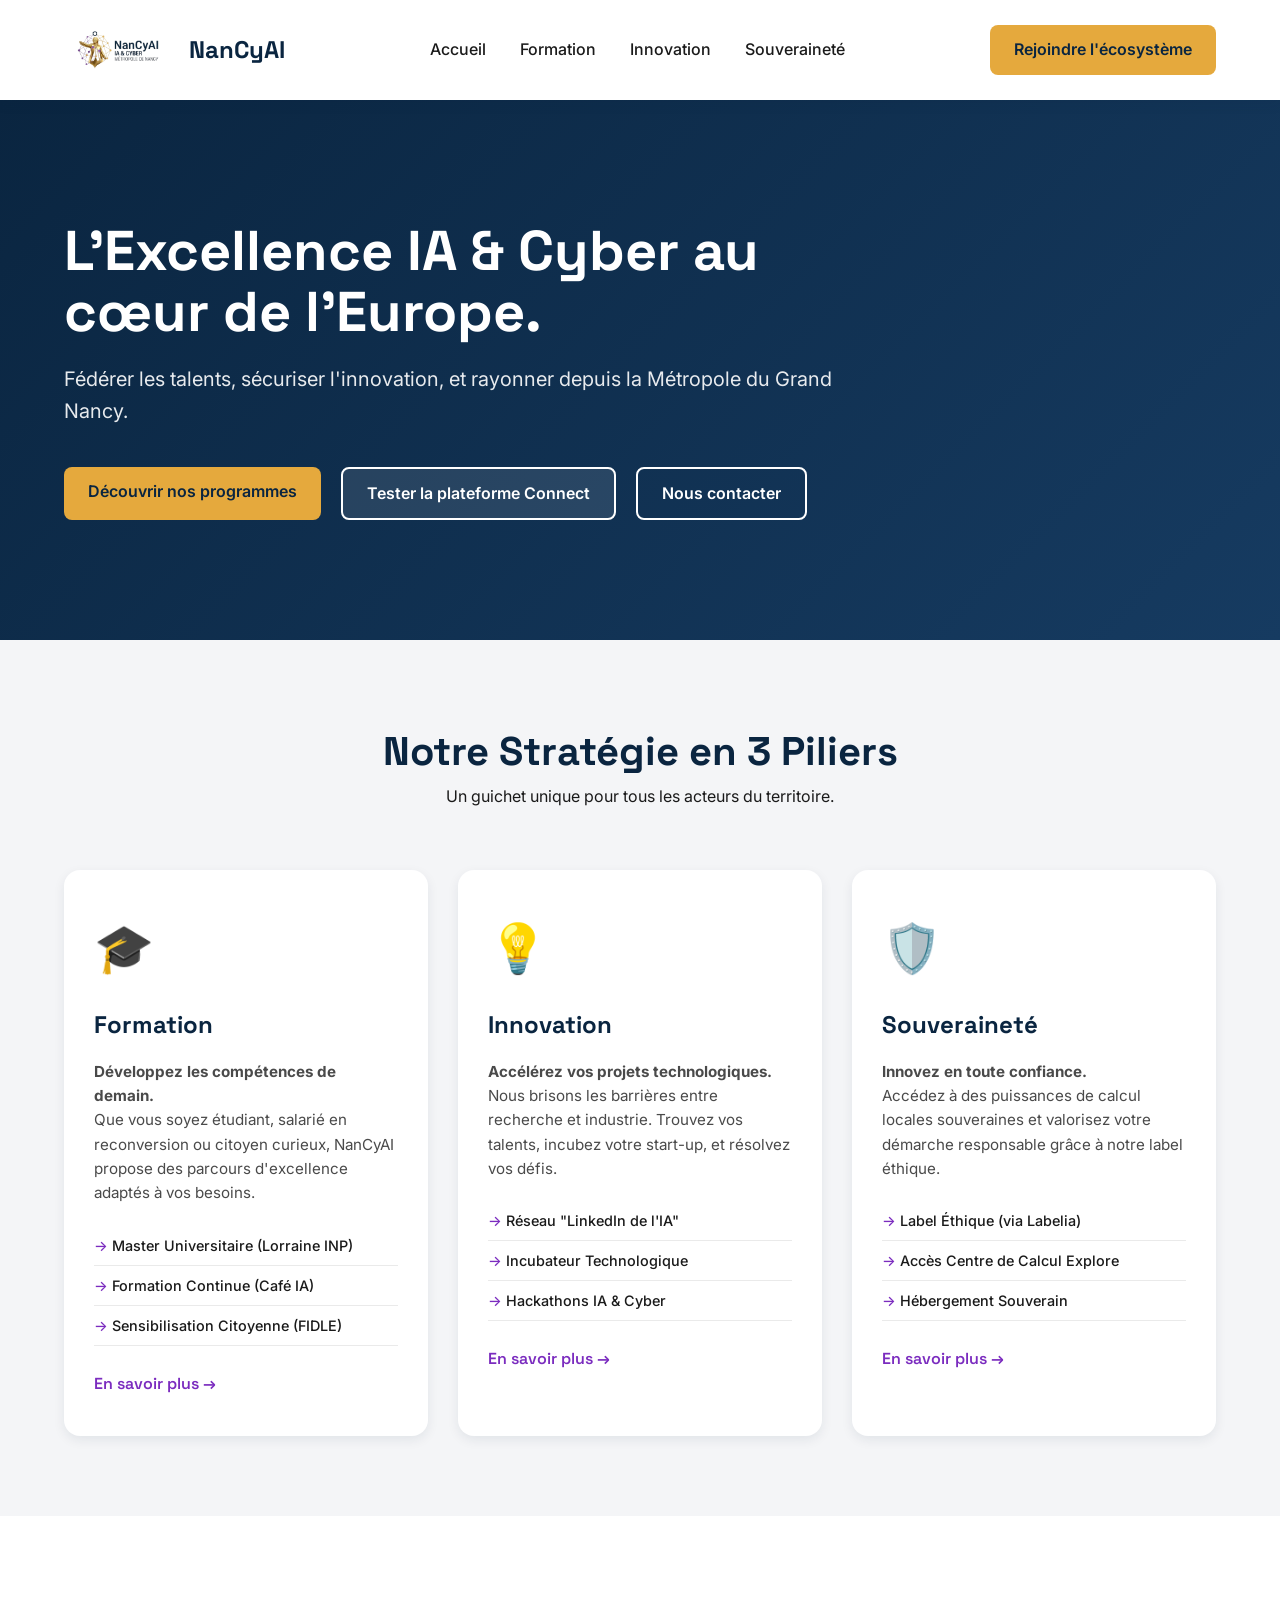
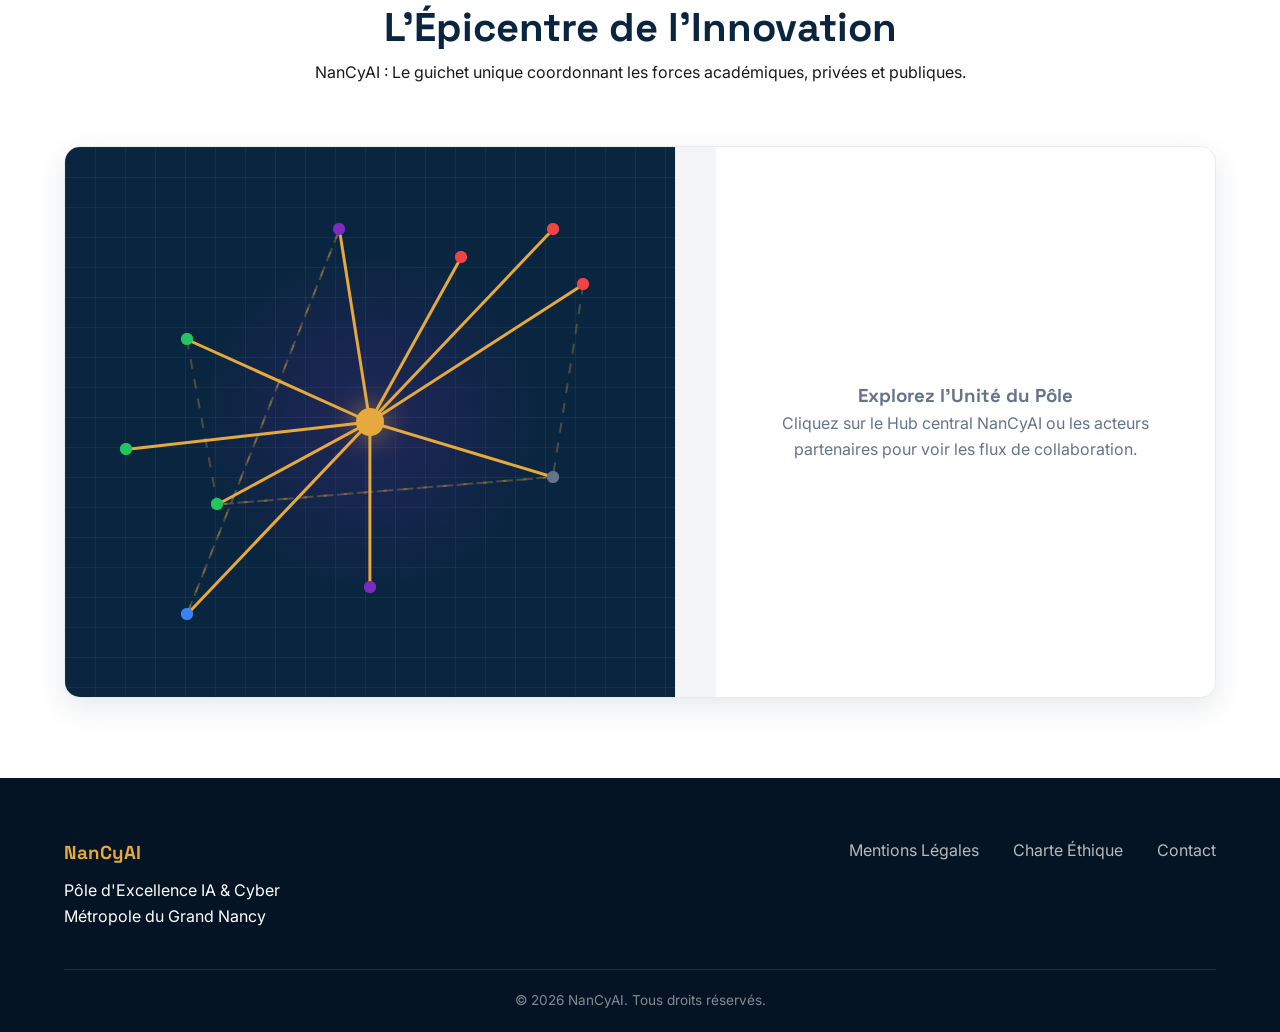
==== index.html @ ea5f6324 "Add files via upload" ====
<!DOCTYPE html>
<html lang="fr">
<head>
    <meta charset="UTF-8">
    <meta name="viewport" content="width=device-width, initial-scale=1.0">
    <title>NanCyAI - L'Excellence IA & Cyber</title>
    <link rel="stylesheet" href="style.css">
    <link href="https://fonts.googleapis.com/css2?family=Inter:wght@400;500;600&family=Space+Grotesk:wght@500;700&display=swap" rel="stylesheet">
</head>
<body>

   <header class="navbar">
        <div class="logo">
            <a href="index.html" class="logo-link">
                <img src="logo.png" alt="Logo NanCyAI" class="logo-img">
                <strong>NanCyAI</strong>
            </a>
        </div>
        <nav class="nav-links">
            <a href="index.html">Accueil</a>
            <a href="formation.html">Formation</a>
            <a href="innovation.html">Innovation</a>
            <a href="souverainete.html">Souveraineté</a>
        </nav>
        <a href="candidature.html" target="_blank" class="btn-primary">Rejoindre l'écosystème</a>
    </header>

    <section class="hero">
        <div class="hero-content">
            <h1>L'Excellence IA & Cyber au cœur de l'Europe.</h1>
            <p>Fédérer les talents, sécuriser l'innovation, et rayonner depuis la Métropole du Grand Nancy.</p>
            <div class="hero-actions">
                <a href="#programmes" class="btn-primary">Découvrir nos programmes</a>
                <a href="reseau.html" target="_blank" class="btn-secondary" style="background-color: rgba(255,255,255,0.1);">Tester la plateforme Connect</a>
                <a href="contact.html" target="_blank" class="btn-secondary">Nous contacter</a>
            </div>
        </div>
    </section>

    <section class="pillars" id="programmes">
        <div class="section-header">
            <h2>Notre Stratégie en 3 Piliers</h2>
            <p>Un guichet unique pour tous les acteurs du territoire.</p>
        </div>

        <div class="cards-container">
            <div class="card" id="formation">
                <div class="card-icon">🎓</div>
                <h3>Formation</h3>
                <p><strong>Développez les compétences de demain.</strong><br>Que vous soyez étudiant, salarié en reconversion ou citoyen curieux, NanCyAI propose des parcours d'excellence adaptés à vos besoins.</p>
                <ul class="card-list">
                    <li>Master Universitaire (Lorraine INP)</li>
                    <li>Formation Continue (Café IA)</li>
                    <li>Sensibilisation Citoyenne (FIDLE)</li>
                </ul>
                <a href="#" class="card-link">En savoir plus &rarr;</a>
            </div>

            <div class="card" id="innovation">
                <div class="card-icon">💡</div>
                <h3>Innovation</h3>
                <p><strong>Accélérez vos projets technologiques.</strong><br>Nous brisons les barrières entre recherche et industrie. Trouvez vos talents, incubez votre start-up, et résolvez vos défis.</p>
                <ul class="card-list">
                    <li>Réseau "LinkedIn de l'IA"</li>
                    <li>Incubateur Technologique</li>
                    <li>Hackathons IA & Cyber</li>
                </ul>
                <a href="#" class="card-link">En savoir plus &rarr;</a>
            </div>

            <div class="card" id="souverainete">
                <div class="card-icon">🛡️</div>
                <h3>Souveraineté</h3>
                <p><strong>Innovez en toute confiance.</strong><br>Accédez à des puissances de calcul locales souveraines et valorisez votre démarche responsable grâce à notre label éthique.</p>
                <ul class="card-list">
                    <li>Label Éthique (via Labelia)</li>
                    <li>Accès Centre de Calcul Explore</li>
                    <li>Hébergement Souverain</li>
                </ul>
                <a href="#" class="card-link">En savoir plus &rarr;</a>
            </div>
        </div>
    </section>
<section class="map-section nodal-map" id="territoire">
        <div class="section-header">
            <h2>L'Épicentre de l'Innovation</h2>
            <p>NanCyAI : Le guichet unique coordonnant les forces académiques, privées et publiques.</p>
        </div>

        <div class="map-container split-layout-map">
            <div class="map-nodal-visual">
                <svg class="map-connections" id="connectionsSVG" width="100%" height="100%"></svg>

                <div class="map-node node-hub" style="top: 50%; left: 50%;" data-id="hub" onclick="selectNode('hub')">
                    <span class="radar-dot hub-dot"></span>
                    <span class="node-label">Pôle d'Excellence NanCyAI</span>
                </div>

                <div class="map-node node-pub" style="top: 15%; left: 80%;" data-id="pub1" onclick="selectNode('pub1')"><span class="radar-dot"></span><span class="node-label">État & Région</span></div>
                <div class="map-node node-pub" style="top: 25%; left: 85%;" data-id="pub2" onclick="selectNode('pub2')"><span class="radar-dot"></span><span class="node-label">Métropole Grand Nancy</span></div>
                <div class="map-node node-pub" style="top: 20%; left: 65%;" data-id="pub3" onclick="selectNode('pub3')"><span class="radar-dot"></span><span class="node-label">France 2030 / Bpifrance</span></div>
                <div class="map-node node-acad" style="top: 35%; left: 20%;" data-id="acad1" onclick="selectNode('acad1')"><span class="radar-dot"></span><span class="node-label">Recherche (LORIA/INRIA)</span></div>
                <div class="map-node node-acad" style="top: 65%; left: 25%;" data-id="acad2" onclick="selectNode('acad2')"><span class="radar-dot"></span><span class="node-label">Univ. Lorraine & CHRU</span></div>
                <div class="map-node node-acad" style="top: 55%; left: 10%;" data-id="acad3" onclick="selectNode('acad3')"><span class="radar-dot"></span><span class="node-label">Lorraine INP</span></div>
                <div class="map-node node-priv" style="top: 15%; left: 45%;" data-id="priv1" onclick="selectNode('priv1')"><span class="radar-dot"></span><span class="node-label">Start-ups (Memsic...)</span></div>
                <div class="map-node node-priv" style="top: 80%; left: 50%;" data-id="priv2" onclick="selectNode('priv2')"><span class="radar-dot"></span><span class="node-label">PME & Grands Groupes</span></div>
                <div class="map-node node-int" style="top: 85%; left: 20%;" data-id="int1" onclick="selectNode('int1')"><span class="radar-dot"></span><span class="node-label">Incubateurs & Clusters</span></div>
                <div class="map-node node-infra" style="top: 60%; left: 80%;" data-id="infra1" onclick="selectNode('infra1')"><span class="radar-dot"></span><span class="node-label">DCML (Datacenter)</span></div>
            </div>

            <div class="map-info-nodal-panel" id="nodal-info">
                <div class="map-info-placeholder">
                    <h3>Explorez l'Unité du Pôle</h3>
                    <p>Cliquez sur le Hub central NanCyAI ou les acteurs partenaires pour voir les flux de collaboration.</p>
                </div>
            </div>
        </div>
    </section>

    <script>
        const nodalData = {
            'hub': { 
                title: 'Pôle d\'Excellence NanCyAI', 
                role: 'Gouvernance & Guichet Unique', 
                icon: '🌟', 
                contrib: 'Point de convergence stratégique du territoire. NanCyAI assure la coordination entre les besoins industriels, les ressources académiques et les soutiens publics.',
                collaborates: ['pub1', 'pub2', 'pub3', 'acad1', 'acad2', 'acad3', 'priv1', 'priv2', 'int1', 'infra1'] // Tout le monde est relié au hub
            },
            // On garde les autres données (pub1, acad1, etc.) de l'étape précédente ici...
            'pub1': { title: 'État & Région', role: 'Stratégie', icon: '🏛️', contrib: 'Co-financeurs et validateurs éthiques.', collaborates: ['hub'] },
            'pub2': { title: 'Métropole Grand Nancy', role: 'Ancrage', icon: '📈', contrib: 'Porteur politique du pôle.', collaborates: ['hub', 'infra1'] },
            'pub3': { title: 'France 2030', role: 'Amorçage', icon: '🚀', contrib: 'Soutien financier à l\'innovation.', collaborates: ['hub'] },
            'acad1': { title: 'Recherche (LORIA/INRIA)', role: 'Science', icon: '🔬', contrib: 'Expertise IA et Cyber.', collaborates: ['hub', 'acad2'] },
            'acad2': { title: 'Univ. Lorraine & CHRU', role: 'Santé & Data', icon: '🏥', contrib: 'Application médicale souveraine.', collaborates: ['hub', 'infra1'] },
            'acad3': { title: 'Lorraine INP', role: 'Talents', icon: '🎓', contrib: 'Vivier d\'ingénieurs spécialisés.', collaborates: ['hub'] },
            'priv1': { title: 'Start-ups', role: 'Agilité', icon: '💡', contrib: 'Memsic Tech, Spark, etc.', collaborates: ['hub', 'int1'] },
            'priv2': { title: 'PME & Groupes', role: 'Déploiement', icon: '🏭', contrib: 'Saint-Gobain et services IA.', collaborates: ['hub'] },
            'int1': { title: 'Incubateurs', role: 'Appui', icon: '🐣', contrib: 'Accompagnement de projets.', collaborates: ['hub', 'priv1'] },
            'infra1': { title: 'DCML', role: 'Logistique', icon: '💻', contrib: 'Hébergement souverain.', collaborates: ['hub', 'acad2'] }
        };

        function drawConnections() {
            const svg = document.getElementById('connectionsSVG');
            svg.innerHTML = ''; 
            const nodes = document.querySelectorAll('.map-node');
            const mapRect = document.querySelector('.map-nodal-visual').getBoundingClientRect();

            nodes.forEach(node => {
                const nodeId = node.getAttribute('data-id');
                const data = nodalData[nodeId];
                if (data && data.collaborates) {
                    const startRect = node.getBoundingClientRect();
                    const startX = startRect.left - mapRect.left + startRect.width / 2;
                    const startY = startRect.top - mapRect.top + startRect.height / 2;

                    data.collaborates.forEach(targetId => {
                        const targetNode = document.querySelector(`.map-node[data-id="${targetId}"]`);
                        if (targetNode) {
                            const endRect = targetNode.getBoundingClientRect();
                            const endX = endRect.left - mapRect.left + endRect.width / 2;
                            const endY = endRect.top - mapRect.top + endRect.height / 2;
                            const path = document.createElementNS('http://www.w3.org/2000/svg', 'path');
                            path.setAttribute('d', `M${startX} ${startY} L${endX} ${endY}`);
                            path.setAttribute('class', nodeId === 'hub' ? 'connection-line active' : 'connection-line animated');
                            svg.appendChild(path);
                        }
                    });
                }
            });
        }

        function selectNode(id) {
            const infoPanel = document.getElementById('nodal-info');
            const data = nodalData[id];
            document.querySelectorAll('.map-node').forEach(node => node.classList.remove('active'));
            document.querySelector(`.map-node[data-id="${id}"]`).classList.add('active');
            
            infoPanel.style.opacity = 0;
            setTimeout(() => {
                infoPanel.innerHTML = `
                    <div class="map-info-content nodal-info-active">
                        <span style="font-size: 2.5rem; display:block; margin-bottom: 10px;">${data.icon}</span>
                        <h3>${data.title}</h3>
                        <strong style="color: var(--color-innovation); font-size: 0.9rem; display:block; margin-bottom: 15px;">${data.role}</strong>
                        <p>${data.contrib}</p>
                    </div>
                `;
                infoPanel.style.opacity = 1;
            }, 200);
        }

        window.onload = () => { drawConnections(); window.addEventListener('resize', drawConnections); };
    </script>
   

    <footer>
        <div class="footer-content">
            <div class="footer-brand">
                <h3>NanCyAI</h3>
                <p>Pôle d'Excellence IA & Cyber<br>Métropole du Grand Nancy</p>
            </div>
            <div class="footer-links">
                <a href="#">Mentions Légales</a>
                <a href="#">Charte Éthique</a>
                <a href="#">Contact</a>
            </div>
        </div>
        <div class="footer-bottom">
            <p>&copy; 2026 NanCyAI. Tous droits réservés.</p>
        </div>



    </section>
    </footer>

</body>
</html>
---- style.css ----
/* --- LE DESIGN SYSTEM (Variables) --- */
:root {
    --color-souverainete: #0A2540; 
    --color-innovation: #7B2CBF;   
    --color-stanislas: #E5A93D;    
    --color-fond-principal: #F4F5F7; 
    --color-fond-carte: #FFFFFF;     
    --color-texte-sombre: #1A1A1A;   
    --color-texte-clair: #FFFFFF;    
    
    --font-titres: 'Space Grotesk', sans-serif;
    --font-corps: 'Inter', sans-serif;
    
    --radius-bouton: 8px;        
    --radius-carte: 16px;        
    --ombre-douce: 0 4px 12px rgba(10, 37, 64, 0.08); 
    --ombre-survol: 0 12px 24px rgba(123, 44, 191, 0.15); 
}

/* --- RESET & TYPOGRAPHIE GLOBALE --- */
* {
    margin: 0;
    padding: 0;
    box-sizing: border-box;
}

body {
    font-family: var(--font-corps);
    background-color: var(--color-fond-principal);
    color: var(--color-texte-sombre);
    line-height: 1.6;
}

h1, h2, h3, .logo {
    font-family: var(--font-titres);
}

/* --- BOUTONS --- */
.btn-primary {
    background-color: var(--color-stanislas);
    color: var(--color-souverainete);
    padding: 12px 24px;
    border-radius: var(--radius-bouton);
    text-decoration: none;
    font-weight: 600;
    transition: transform 0.2s ease, opacity 0.2s ease;
}

.btn-primary:hover {
    transform: translateY(-2px);
    opacity: 0.9;
}

.btn-secondary {
    background-color: transparent;
    color: var(--color-texte-clair);
    padding: 12px 24px;
    border: 2px solid var(--color-texte-clair);
    border-radius: var(--radius-bouton);
    text-decoration: none;
    font-weight: 600;
    transition: background-color 0.2s ease, color 0.2s ease;
}

.btn-secondary:hover {
    background-color: var(--color-texte-clair);
    color: var(--color-souverainete);
}

/* --- NAVIGATION --- */
.navbar {
    display: flex;
    justify-content: space-between;
    align-items: center;
    padding: 20px 5%;
    background-color: var(--color-fond-carte);
    box-shadow: var(--ombre-douce);
    position: sticky;
    top: 0;
    z-index: 100;
}

.logo strong {
    font-size: 1.5rem;
    color: var(--color-souverainete);
}

.nav-links a {
    text-decoration: none;
    color: var(--color-texte-sombre);
    font-weight: 500;
    margin: 0 15px;
    transition: color 0.2s ease;
}

.nav-links a:hover {
    color: var(--color-innovation);
}

/* --- HERO SECTION --- */
.hero {
    background-color: var(--color-souverainete);
    /* Petit dégradé subtil pour donner de la profondeur */
    background-image: linear-gradient(135deg, #0A2540 0%, #163B61 100%);
    color: var(--color-texte-clair);
    padding: 100px 5%;
    text-align: left;
    min-height: 60vh;
    display: flex;
    align-items: center;
}

.hero-content {
    max-width: 800px;
}

.hero h1 {
    font-size: 3.5rem;
    line-height: 1.1;
    margin-bottom: 20px;
}

.hero p {
    font-size: 1.25rem;
    margin-bottom: 40px;
    opacity: 0.9;
}

.hero-actions {
    display: flex;
    gap: 20px;
}

/* --- SECTION PILIERS --- */
.pillars {
    padding: 80px 5%;
}

.section-header {
    text-align: center;
    margin-bottom: 60px;
}

.section-header h2 {
    font-size: 2.5rem;
    color: var(--color-souverainete);
}

.cards-container {
    display: flex;
    justify-content: space-between;
    gap: 30px;
}

.card {
    background-color: var(--color-fond-carte);
    padding: 40px 30px;
    border-radius: var(--radius-carte);
    box-shadow: var(--ombre-douce);
    flex: 1;
    transition: transform 0.3s ease, box-shadow 0.3s ease;
}

.card:hover {
    transform: translateY(-10px);
    box-shadow: var(--ombre-survol);
}

.card-icon {
    font-size: 3rem;
    margin-bottom: 20px;
}

.card h3 {
    font-size: 1.5rem;
    color: var(--color-souverainete);
    margin-bottom: 15px;
}

.card p {
    font-size: 0.95rem;
    margin-bottom: 20px;
    color: #4A4A4A;
}

.card-list {
    list-style-type: none;
    margin-bottom: 25px;
}

.card-list li {
    padding: 8px 0;
    border-bottom: 1px solid #EAEAEA;
    font-size: 0.9rem;
    font-weight: 500;
}

.card-list li:before {
    content: "→ ";
    color: var(--color-innovation);
}

.card-link {
    text-decoration: none;
    color: var(--color-innovation);
    font-weight: 600;
    font-family: var(--font-titres);
}

/* --- FOOTER --- */
footer {
    background-color: #051424; /* Bleu très sombre */
    color: var(--color-texte-clair);
    padding: 60px 5% 20px;
}

.footer-content {
    display: flex;
    justify-content: space-between;
    border-bottom: 1px solid rgba(255,255,255,0.1);
    padding-bottom: 40px;
    margin-bottom: 20px;
}

.footer-brand h3 {
    color: var(--color-stanislas);
    margin-bottom: 10px;
}

.footer-links a {
    color: var(--color-texte-clair);
    text-decoration: none;
    margin-left: 30px;
    opacity: 0.7;
    transition: opacity 0.2s;
}

.footer-links a:hover {
    opacity: 1;
}

.footer-bottom {
    text-align: center;
    font-size: 0.85rem;
    opacity: 0.5;
}

/* --- RESPONSIVE DESIGN (Mobiles & Tablettes) --- */
@media (max-width: 900px) {
    .cards-container {
        flex-direction: column;
    }
    
    .hero h1 {
        font-size: 2.5rem;
    }
    
    .hero-actions {
        flex-direction: column;
    }
    
    .nav-links {
        display: none; /* Menu caché sur mobile pour simplifier */
    }
}
/* --- STYLES DES PAGES DÉTAILLÉES --- */
.page-header {
    background-color: var(--color-souverainete);
    background-image: linear-gradient(135deg, #0A2540 0%, #163B61 100%);
    color: white;
    padding: 80px 5% 60px;
    text-align: center;
}
.page-header h1 {
    font-size: 3rem;
    color: var(--color-stanislas);
    margin-bottom: 15px;
}
.detail-container {
    padding: 60px 5%;
    max-width: 1000px;
    margin: 0 auto;
}
.detail-block {
    background: var(--color-fond-carte);
    border-radius: var(--radius-carte);
    padding: 40px;
    margin-bottom: 40px;
    box-shadow: var(--ombre-douce);
    border-left: 6px solid var(--color-innovation);
}
.detail-block h2 {
    color: var(--color-souverainete);
    font-size: 2rem;
    margin-bottom: 15px;
    display: flex;
    align-items: center;
    gap: 15px;
}
.kpi-banner {
    display: flex;
    gap: 20px;
    margin-top: 30px;
    flex-wrap: wrap;
}
.kpi-item {
    background: var(--color-fond-principal);
    padding: 20px;
    border-radius: 8px;
    flex: 1;
    min-width: 200px;
    text-align: center;
    border: 1px solid #EAEAEA;
}
.kpi-item strong {
    display: block;
    font-size: 2rem;
    color: var(--color-innovation);
    font-family: var(--font-titres);
}
/* --- STYLE DU LOGO IMAGE --- */
.logo-link {
    display: flex;
    align-items: center;
    text-decoration: none;
}

.logo-img {
    height: 60px; /* Tu peux modifier ce chiffre pour agrandir ou rétrécir le logo */
    width: auto;
    margin-right: 15px; /* L'espace entre l'image et le texte */
}

.logo-link strong {
    font-size: 1.5rem;
    color: var(--color-souverainete);
    font-family: var(--font-titres);
}
/* --- COMPORTEMENT DE DÉFILEMENT --- */
html {
    scroll-behavior: smooth;
}
/* --- STYLES SPÉCIFIQUES PAGE CANDIDATURE SPLIT-SCREEN --- */

/* Conteneur principal qui divise l'écran */
.split-layout {
    display: flex;
    width: 100%;
    min-height: calc(100vh - 80px); /* Hauteur de l'écran moins la barre de navigation */
    margin-top: 80px; /* Espace pour la barre de navigation fixe */
    background-color: var(--color-fond-carte);
}

/* PANNEAU GAUCHE : INFORMATIONS */
.info-panel {
    flex: 1;
    background-color: var(--color-souverainete);
    background-image: linear-gradient(135deg, #0A2540 0%, #163B61 100%);
    color: white;
    padding: 60px 80px;
    display: flex;
    flex-direction: column;
    justify-content: start;
    position: relative;
    overflow: hidden;
}

.info-content {
    position: relative;
    z-index: 1;
}

.back-link {
    color: var(--color-innovation);
    text-decoration: none;
    font-weight: 600;
    margin-bottom: 60px;
    display: inline-block;
    transition: color 0.2s;
}
.back-link:hover { color: #9D4EDD; }

.info-content h1 {
    font-size: 3rem;
    line-height: 1.1;
    margin-bottom: 20px;
    color: var(--color-stanislas);
}

.info-content p.subtitle {
    font-size: 1.1rem;
    opacity: 0.9;
    margin-bottom: 60px;
    max-width: 450px;
    line-height: 1.6;
}

.benefits-list {
    display: flex;
    flex-direction: column;
    gap: 30px;
    max-width: 450px;
}

.benefit-item {
    display: flex;
    align-items: flex-start;
    gap: 15px;
}

.benefit-icon {
    font-size: 1.5rem;
    background: rgba(255,255,255,0.1);
    padding: 12px;
    border-radius: 12px;
}

.benefit-item p {
    margin: 0;
    color: #A0AEC0;
    font-size: 0.95rem;
    line-height: 1.5;
}

/* PANNEAU DROIT : FORMULAIRE */
.form-panel {
    flex: 1.3;
    background-color: var(--color-fond-carte);
    padding: 60px 10%;
    display: flex;
    flex-direction: column;
    justify-content: start;
    overflow-y: auto;
}

.form-wrapper {
    max-width: 600px;
    width: 100%;
    margin: 0 auto;
}

.form-wrapper h2 {
    color: var(--color-souverainete);
    font-size: 2.2rem;
    margin-bottom: 10px;
}

.form-wrapper > p {
    color: #64748B;
    margin-bottom: 40px;
    font-size: 1rem;
    line-height: 1.6;
}

/* Sections du formulaire */
.form-section {
    margin-bottom: 40px;
    padding-bottom: 20px;
    border-bottom: 1px dashed #CCC;
}

.form-section h3 {
    font-size: 1.3rem;
    color: var(--color-innovation);
    margin-bottom: 20px;
    display: flex;
    align-items: center;
    gap: 10px;
}

/* Ligne de formulaire à 2 colonnes */
.form-row {
    display: grid;
    grid-template-columns: 1fr 1fr;
    gap: 20px;
    margin-bottom: 15px;
}

/* Groupe d'input */
.input-group {
    display: flex;
    flex-direction: column;
    margin-bottom: 20px;
}

.input-group label {
    font-size: 0.9rem;
    font-weight: 600;
    color: var(--color-souverainete);
    margin-bottom: 8px;
}

.input-group input,
.input-group select,
.input-group textarea {
    padding: 14px 16px;
    border: 1px solid #E2E8F0;
    border-radius: 10px;
    font-family: var(--font-corps);
    font-size: 0.95rem;
    background-color: #F8FAFC;
    transition: all 0.3s ease;
}

.input-group input:hover,
.input-group select:hover,
.input-group textarea:hover {
    border-color: #CBD5E1;
    background-color: #FFFFFF;
}

.input-group input:focus,
.input-group select:focus,
.input-group textarea:focus {
    outline: none;
    border-color: var(--color-innovation);
    background-color: #FFFFFF;
    box-shadow: 0 0 0 4px rgba(123, 44, 191, 0.1);
}

/* Groupe de cases à cocher */
.checkbox-intro {
    font-size: 0.85rem;
    color: #666;
    margin-bottom: 15px;
}

.checkbox-group {
    display: grid;
    grid-template-columns: 1fr 1fr;
    gap: 10px;
}

.checkbox-item {
    display: flex;
    align-items: center;
    gap: 10px;
    font-size: 0.9rem;
}
.checkbox-item input { width: auto; }

/* Bouton de soumission */
.btn-submit {
    background-color: var(--color-souverainete);
    color: white;
    border: none;
    width: 100%;
    padding: 18px;
    font-size: 1.15rem;
    font-weight: 600;
    border-radius: 10px;
    cursor: pointer;
    transition: all 0.3s ease;
    font-family: var(--font-titres);
    margin-top: 10px;
}

.btn-submit:hover {
    background-color: var(--color-innovation);
    transform: translateY(-2px);
    box-shadow: 0 10px 20px rgba(123, 44, 191, 0.2);
}

/* --- RESPONSIVE DESIGN (Mobiles) --- */
@media (max-width: 900px) {
    .split-layout { flex-direction: column; margin-top: 0; }
    .info-panel { padding: 40px 20px; flex: none; }
    .form-panel { padding: 40px 20px; flex: none; }
    .info-content h1 { font-size: 2.2rem; }
    .form-row { grid-template-columns: 1fr; gap: 0; }
    .form-wrapper h2 { font-size: 1.8rem; }
}
/* --- SECTION CARTOGRAPHIE NODALE AVANCÉE --- */
.nodal-map {
    padding: 80px 5%;
    background-color: white;
}

.map-container.split-layout-map {
    display: flex;
    gap: 40px;
    max-width: 1200px;
    margin: 0 auto;
    background: var(--color-fond-principal);
    border-radius: var(--radius-carte);
    box-shadow: 0 10px 30px rgba(10, 37, 64, 0.1);
    overflow: hidden;
    border: 1px solid #EAEAEA;
    transition: box-shadow 0.3s ease;
}

.map-container.split-layout-map:hover {
    box-shadow: 0 20px 60px rgba(10, 37, 64, 0.15);
}

/* La carte nodale (schématique) */
.map-nodal-visual {
    flex: 1.6;
    min-height: 550px;
    position: relative;
    background-color: var(--color-souverainete);
    background-image: 
        linear-gradient(rgba(255, 255, 255, 0.05) 1px, transparent 1px),
        linear-gradient(90deg, rgba(255, 255, 255, 0.05) 1px, transparent 1px);
    background-size: 30px 30px;
    border-right: 1px solid #EAEAEA;
    overflow: hidden;
}

/* Lueur cyber centrale */
.map-nodal-visual::before {
    content: '';
    position: absolute;
    top: 50%;
    left: 50%;
    transform: translate(-50%, -50%);
    width: 60%;
    height: 60%;
    background: radial-gradient(circle, rgba(123, 44, 191, 0.2) 0%, transparent 70%);
    pointer-events: none;
}

/* --- SVG ET LIGNES DE CONNEXION --- */
.map-connections {
    position: absolute;
    top: 0;
    left: 0;
    width: 100%;
    height: 100%;
    pointer-events: none;
    z-index: 5;
}

.connection-line {
    fill: none;
    stroke: rgba(229, 169, 61, 0.3); /* Or transparent par défaut */
    stroke-width: 2;
    transition: all 0.3s ease;
}

/* L'animation de flux (comme des données) */
.connection-line.animated {
    stroke-dasharray: 10, 10;
    animation: dash 20s linear infinite;
}

@keyframes dash {
    to { stroke-dashoffset: -1000; }
}

/* Style de ligne active (illuminée) */
.connection-line.active {
    stroke: var(--color-stanislas);
    stroke-width: 3;
    opacity: 1 !important;
}

/* --- LES NŒUDS --- */
.map-node {
    position: absolute;
    width: 20px;
    height: 20px;
    transform: translate(-50%, -50%);
    cursor: pointer;
    z-index: 10;
}

/* Style du point central (radar) */
.radar-dot {
    display: block;
    width: 12px;
    height: 12px;
    background-color: var(--color-stanislas);
    border-radius: 50%;
    position: absolute;
    top: 50%;
    left: 50%;
    transform: translate(-50%, -50%);
    transition: all 0.3s ease;
}

/* Animation radar pour tous les nœuds */
.radar-dot::after {
    content: "";
    position: absolute;
    top: 50%;
    left: 50%;
    transform: translate(-50%, -50%);
    width: 100%;
    height: 100%;
    background-color: var(--color-stanislas);
    border-radius: 50%;
    animation: radar-pulse 2.5s infinite ease-out;
}

@keyframes radar-pulse {
    0% { transform: translate(-50%, -50%) scale(1); opacity: 0.8; }
    100% { transform: translate(-50%, -50%) scale(3.5); opacity: 0; }
}

/* Couleur par groupe de nœuds */
.node-ist .radar-dot, .node-ist .radar-dot::after { background-color: #EF4444; } /* Rouge - État */
.node-acad .radar-dot, .node-acad .radar-dot::after { background-color: var(--color-innovation); } /* Violet - Académique */
.node-indus .radar-dot, .node-indus .radar-dot::after { background-color: var(--color-stanislas); } /* Or - Industriel */

/* État actif (quand on clique) */
.map-node.active .radar-dot {
    transform: translate(-50%, -50%) scale(1.5);
    box-shadow: 0 0 15px rgba(229, 169, 61, 0.8);
}

/* L'étiquette au survol */
.node-label {
    position: absolute;
    left: 25px;
    top: 50%;
    transform: translateY(-50%);
    background: rgba(10, 37, 64, 0.95);
    color: white;
    padding: 6px 12px;
    border-radius: 6px;
    font-size: 0.85rem;
    font-weight: 600;
    white-space: nowrap;
    opacity: 0;
    transition: opacity 0.3s;
    pointer-events: none;
    border: 1px solid rgba(255,255,255,0.2);
    font-family: var(--font-corps);
}

.map-node:hover .node-label {
    opacity: 1;
}

/* --- LE PANNEAU D'INFORMATION --- */
.map-info-nodal-panel {
    flex: 1.1;
    padding: 40px;
    background: white;
    display: flex;
    align-items: flex-start;
    transition: opacity 0.3s ease;
    overflow-y: auto;
}

.map-info-placeholder {
    text-align: center;
    color: #64748B;
    width: 100%;
    align-self: center;
}

/* Styles pour le détail d'un nœud actif */
.nodal-info-active h3 {
    font-size: 1.6rem;
    line-height: 1.2;
    font-family: var(--font-titres);
}

/* Section collaborations (tags) */
.collaborations-section {
    background-color: var(--color-fond-principal);
    padding: 15px;
    border-radius: 8px;
    border: 1px solid #EAEAEA;
}

.collab-tag {
    background-color: white;
    color: var(--color-souverainete);
    padding: 5px 12px;
    border-radius: 20px;
    font-size: 0.8rem;
    font-weight: 600;
    border: 1px solid #D1D5DB;
}

/* Responsive */
@media (max-width: 900px) {
    .map-container.split-layout-map { flex-direction: column; }
    .map-nodal-visual { min-height: 350px; }
    .map-info-nodal-panel { padding: 30px; border-top: 1px solid #EAEAEA; flex: none; }
}
/* --- COULEURS NODALES BASÉES SUR LE DIAGRAMME RÉSEAU --- */

/* Groupe 1 : Acteurs Publics (Rouge) */
.node-pub .radar-dot, .node-pub .radar-dot::after {
    background-color: #EF4444; /* Rouge vif */
}

/* Groupe 2 : Acteurs Académiques (Vert) */
.node-acad .radar-dot, .node-acad .radar-dot::after {
    background-color: #22C55E; /* Vert émeraude */
}

/* Groupe 3 : Acteurs Privés (Violet) */
.node-priv .radar-dot, .node-priv .radar-dot::after {
    background-color: var(--color-innovation); /* Ta couleur violette d'innovation */
}

/* Groupe 4 : Intermédiaires & Réseaux (Bleu) */
.node-int .radar-dot, .node-int .radar-dot::after {
    background-color: #3B82F6; /* Bleu vif */
}

/* Groupe 5 : Logistique & Infra (Gris sombre pour le Datacenter) */
.node-infra .radar-dot, .node-infra .radar-dot::after {
    background-color: #64748B; /* Gris ardoise */
}
/* --- LE HUB CENTRAL --- */
.node-hub {
    z-index: 20 !important; /* Toujours au-dessus */
}

.hub-dot {
    width: 24px !important;
    height: 24px !important;
    background-color: var(--color-stanislas) !important;
    box-shadow: 0 0 30px var(--color-stanislas) !important;
}

.hub-dot::after {
    animation: radar-pulse 3s infinite ease-out !important;
    border: 2px solid var(--color-stanislas);
}

.node-hub .node-label {
    background: var(--color-stanislas);
    color: var(--color-souverainete);
    font-weight: 800;
}

/* On force les lignes qui partent du hub à être plus visibles */
path.connection-line.active {
    stroke: var(--color-stanislas);
    stroke-width: 3;
    opacity: 0.6;
    stroke-dasharray: none; /* Lignes pleines pour le hub */
}
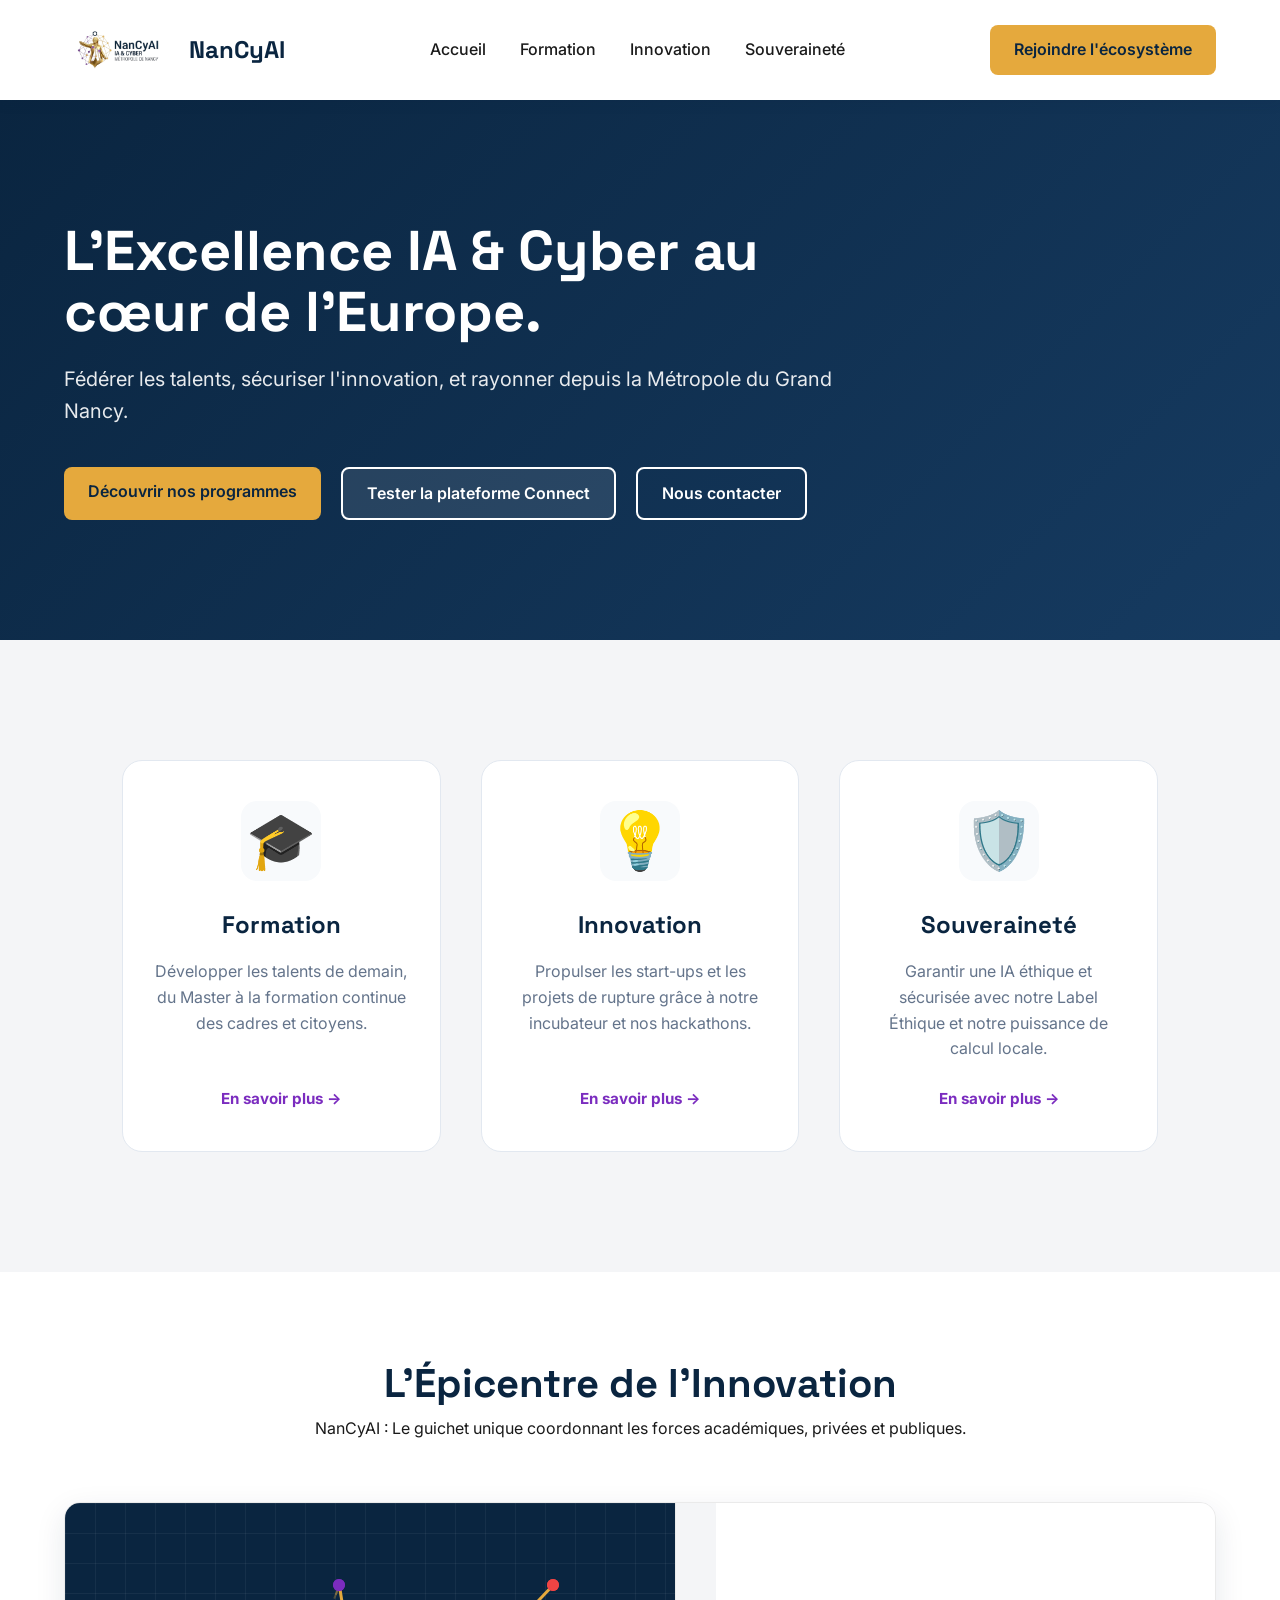
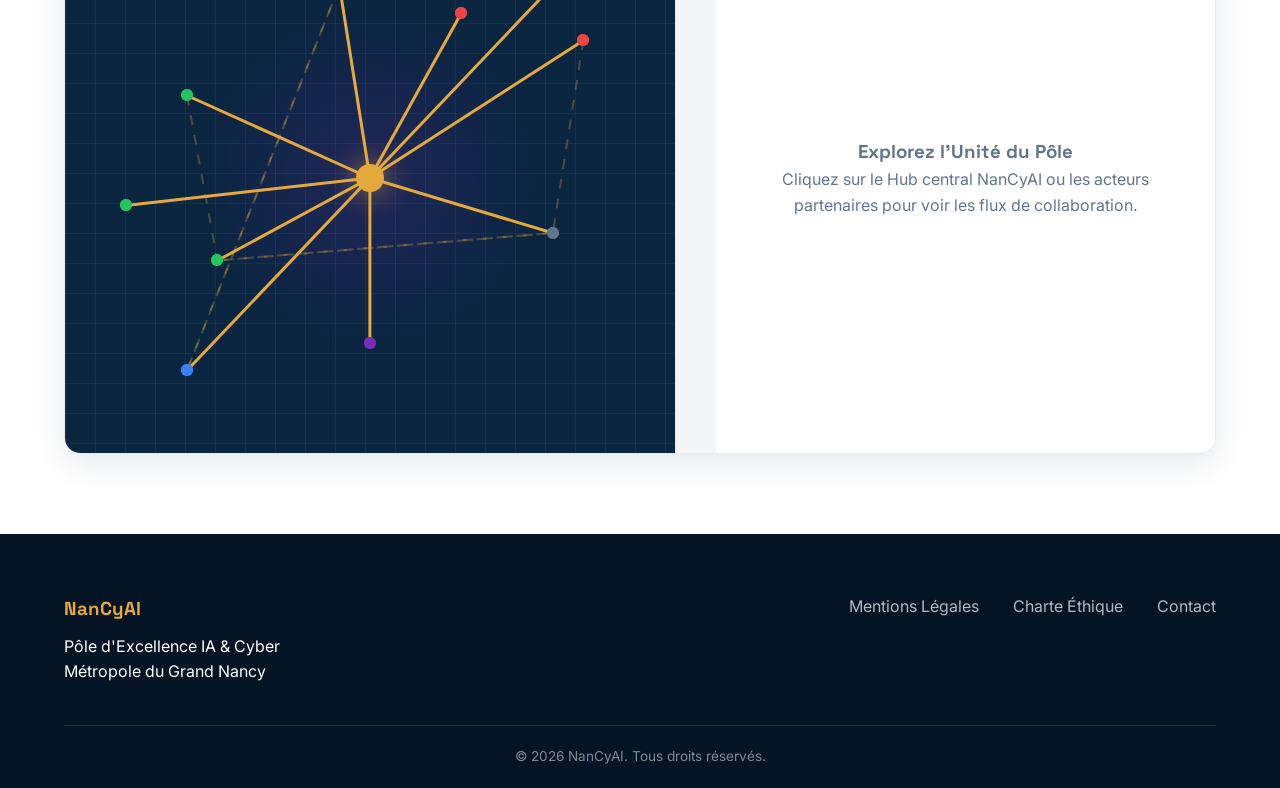
==== commit fa352a62: "bisous" ====
--- a/index.html
+++ b/index.html
@@ -37,50 +37,34 @@
         </div>
     </section>
 
-    <section class="pillars" id="programmes">
-        <div class="section-header">
-            <h2>Notre Stratégie en 3 Piliers</h2>
-            <p>Un guichet unique pour tous les acteurs du territoire.</p>
-        </div>
-
-        <div class="cards-container">
-            <div class="card" id="formation">
-                <div class="card-icon">🎓</div>
-                <h3>Formation</h3>
-                <p><strong>Développez les compétences de demain.</strong><br>Que vous soyez étudiant, salarié en reconversion ou citoyen curieux, NanCyAI propose des parcours d'excellence adaptés à vos besoins.</p>
-                <ul class="card-list">
-                    <li>Master Universitaire (Lorraine INP)</li>
-                    <li>Formation Continue (Café IA)</li>
-                    <li>Sensibilisation Citoyenne (FIDLE)</li>
-                </ul>
-                <a href="#" class="card-link">En savoir plus &rarr;</a>
-            </div>
-
-            <div class="card" id="innovation">
-                <div class="card-icon">💡</div>
-                <h3>Innovation</h3>
-                <p><strong>Accélérez vos projets technologiques.</strong><br>Nous brisons les barrières entre recherche et industrie. Trouvez vos talents, incubez votre start-up, et résolvez vos défis.</p>
-                <ul class="card-list">
-                    <li>Réseau "LinkedIn de l'IA"</li>
-                    <li>Incubateur Technologique</li>
-                    <li>Hackathons IA & Cyber</li>
-                </ul>
-                <a href="#" class="card-link">En savoir plus &rarr;</a>
-            </div>
-
-            <div class="card" id="souverainete">
-                <div class="card-icon">🛡️</div>
-                <h3>Souveraineté</h3>
-                <p><strong>Innovez en toute confiance.</strong><br>Accédez à des puissances de calcul locales souveraines et valorisez votre démarche responsable grâce à notre label éthique.</p>
-                <ul class="card-list">
-                    <li>Label Éthique (via Labelia)</li>
-                    <li>Accès Centre de Calcul Explore</li>
-                    <li>Hébergement Souverain</li>
-                </ul>
-                <a href="#" class="card-link">En savoir plus &rarr;</a>
-            </div>
-        </div>
-    </section>
+<section class="pillars" id="programmes">
+    <div class="pillar-grid">
+        
+        <div class="pillar-card">
+            <div class="pillar-icon">🎓</div>
+            <h3>Formation</h3>
+            <p>Développer les talents de demain, du Master à la formation continue des cadres et citoyens.</p>
+            <a href="formation.html" class="btn-text">En savoir plus &rarr;</a>
+        </div>
+
+        <div class="pillar-card">
+            <div class="pillar-icon">💡</div>
+            <h3>Innovation</h3>
+            <p>Propulser les start-ups et les projets de rupture grâce à notre incubateur et nos hackathons.</p>
+            <a href="innovation.html" class="btn-text">En savoir plus &rarr;</a>
+        </div>
+
+        <div class="pillar-card">
+            <div class="pillar-icon">🛡️</div>
+            <h3>Souveraineté</h3>
+            <p>Garantir une IA éthique et sécurisée avec notre Label Éthique et notre puissance de calcul locale.</p>
+            <a href="souverainete.html" class="btn-text">En savoir plus &rarr;</a>
+        </div>
+</div>
+
+    </div>
+</section>
+
 <section class="map-section nodal-map" id="territoire">
         <div class="section-header">
             <h2>L'Épicentre de l'Innovation</h2>
--- a/style.css
+++ b/style.css
@@ -243,6 +243,84 @@
     text-align: center;
     font-size: 0.85rem;
     opacity: 0.5;
+}
+/* --- SECTION PILLIERS REVISITÉE --- */
+.pillar-grid {
+    display: grid;
+    grid-template-columns: repeat(auto-fit, minmax(300px, 1fr));
+    gap: 40px;
+    padding: 40px 5%;
+    max-width: 1200px;
+    margin: 0 auto;
+}
+
+.pillar-card {
+    background: #ffffff;
+    padding: 40px 30px;
+    border-radius: 20px;
+    text-align: center;
+    position: relative;
+    border: 1px solid #E2E8F0;
+    transition: all 0.4s cubic-bezier(0.175, 0.885, 0.32, 1.275);
+    display: flex;
+    flex-direction: column;
+    align-items: center;
+}
+
+/* Effet de lueur et soulèvement au survol */
+.pillar-card:hover {
+    transform: translateY(-12px);
+    box-shadow: 0 20px 40px rgba(10, 37, 64, 0.1);
+    border-color: var(--color-innovation);
+}
+
+.pillar-icon {
+    font-size: 3.5rem; /* Plus grand pour plus d'impact */
+    margin-bottom: 25px;
+    background: #F8FAFC;
+    width: 80px;
+    height: 80px;
+    display: flex;
+    align-items: center;
+    justify-content: center;
+    border-radius: 16px;
+    transition: transform 0.3s ease;
+}
+
+.pillar-card:hover .pillar-icon {
+    transform: scale(1.1) rotate(5deg);
+}
+
+.pillar-card h3 {
+    font-size: 1.5rem;
+    color: var(--color-souverainete);
+    margin-bottom: 15px;
+    font-family: var(--font-titres);
+}
+
+.pillar-card p {
+    color: #64748B;
+    line-height: 1.6;
+    margin-bottom: 25px;
+    font-size: 1rem;
+}
+
+/* Style du lien "En savoir plus" */
+.btn-text {
+    color: var(--color-innovation);
+    text-decoration: none;
+    font-weight: 700;
+    font-size: 0.95rem;
+    display: flex;
+    align-items: center;
+    gap: 8px;
+    margin-top: auto; /* Pousse le lien en bas de la carte */
+    transition: gap 0.2s;
+}
+
+.btn-text:hover {
+    gap: 12px; /* Petit effet de flèche qui bouge */
+    color: var(--color-souverainete);
 }
 
 /* --- RESPONSIVE DESIGN (Mobiles & Tablettes) --- */
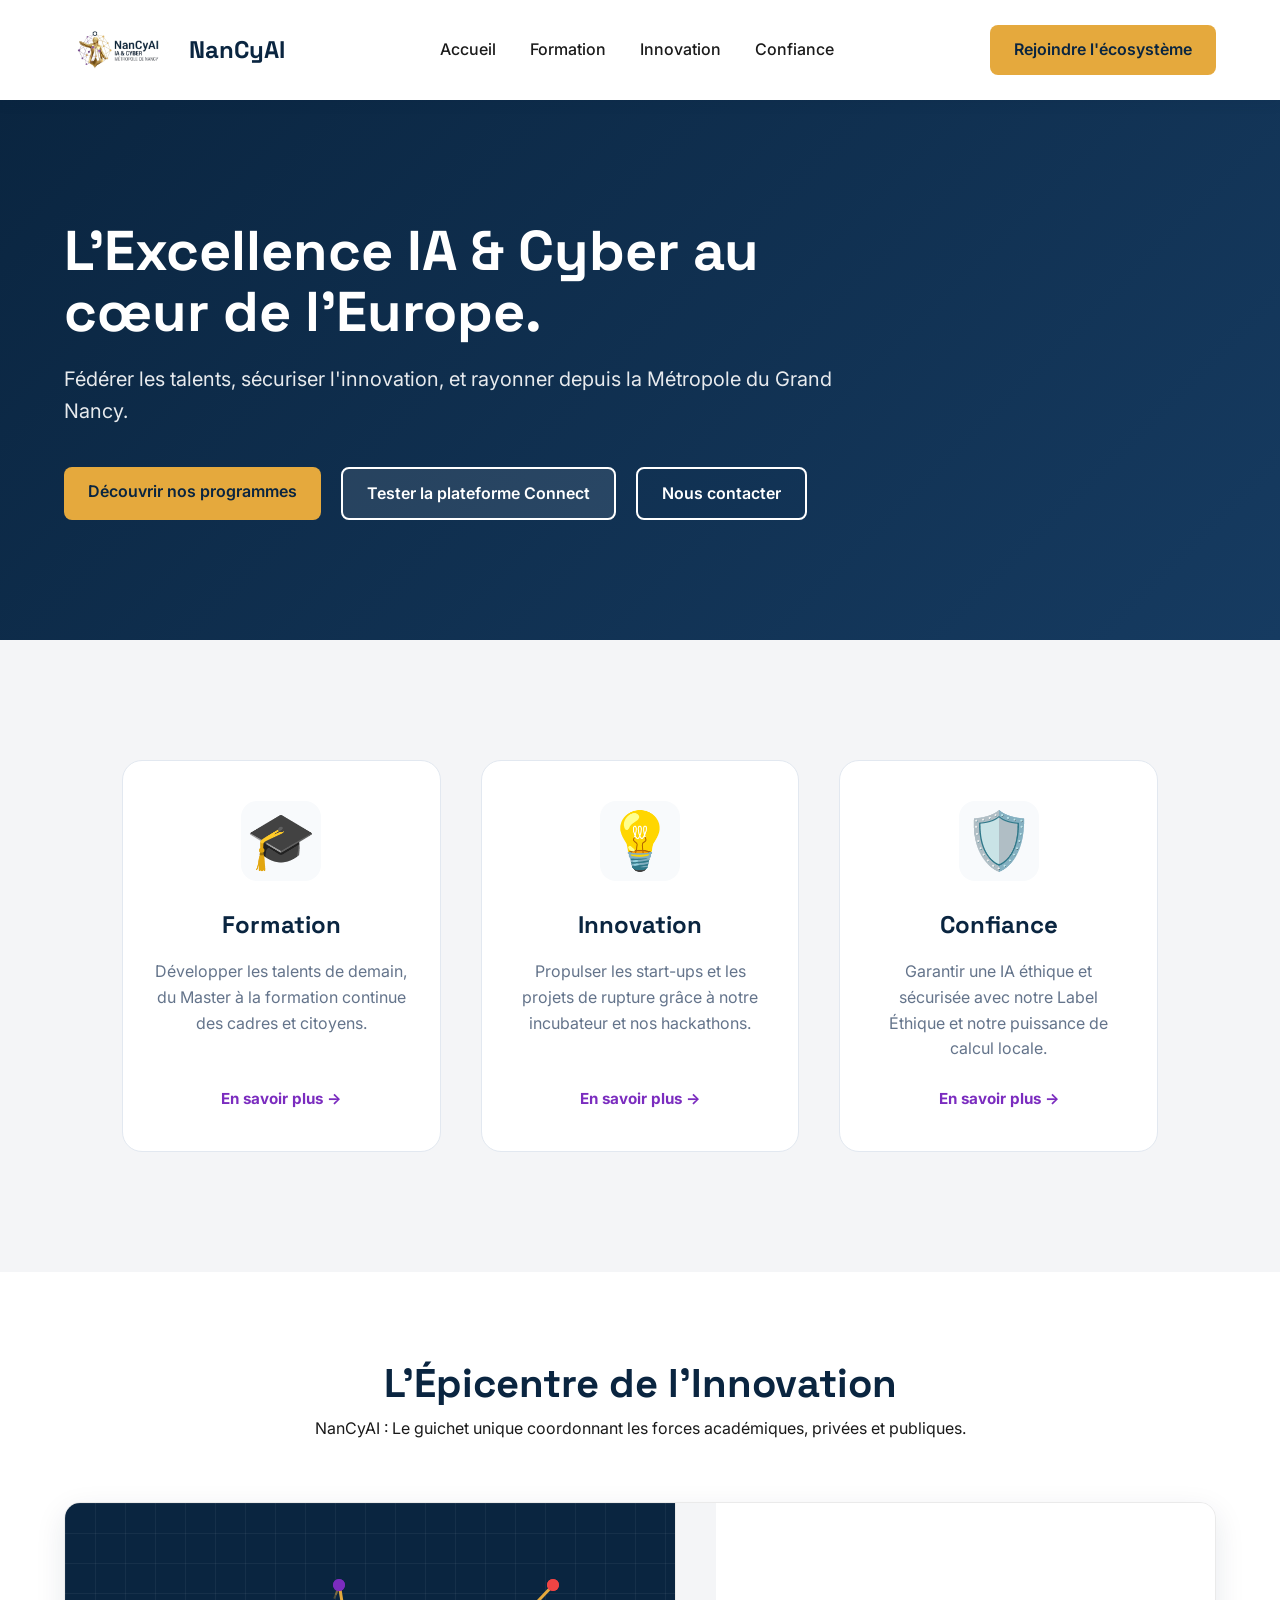
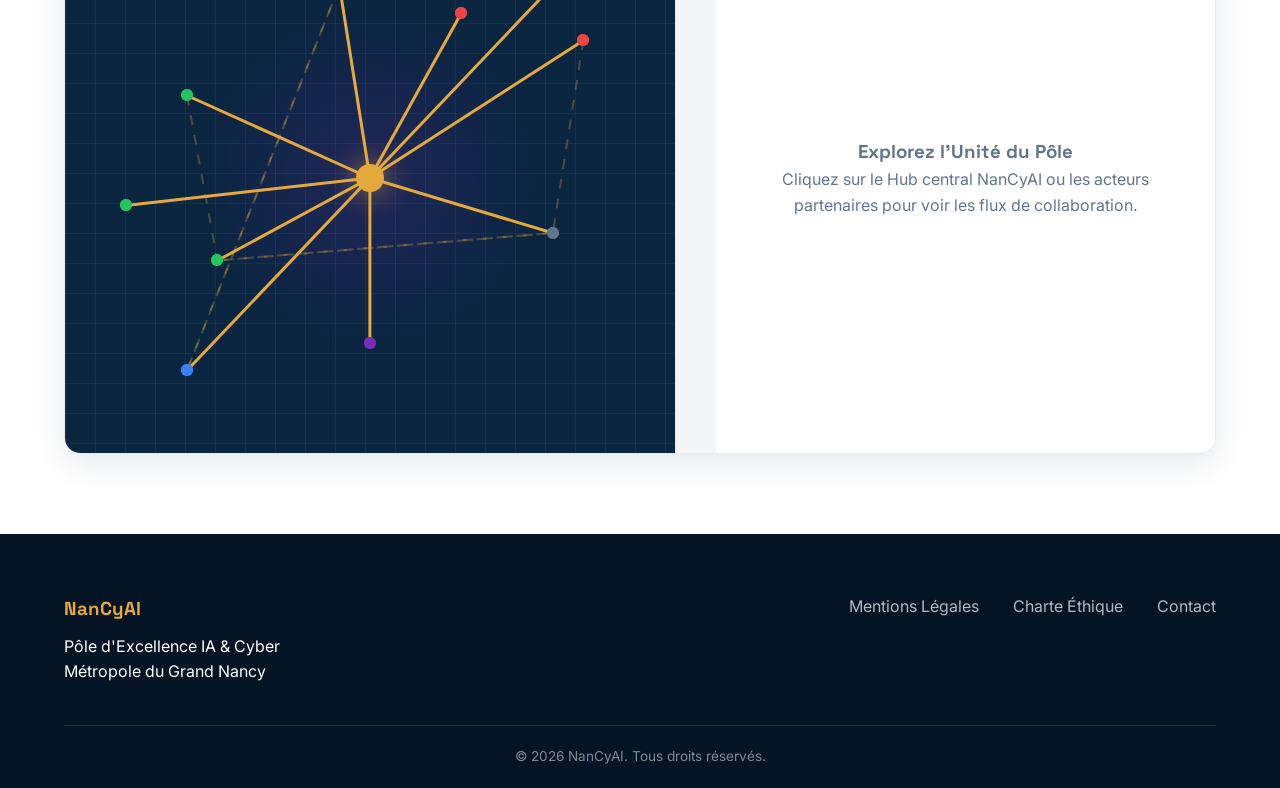
==== commit 1dbb4912: "Ajout du fichier image logo" ====
--- a/index.html
+++ b/index.html
@@ -20,7 +20,7 @@
             <a href="index.html">Accueil</a>
             <a href="formation.html">Formation</a>
             <a href="innovation.html">Innovation</a>
-            <a href="souverainete.html">Souveraineté</a>
+            <a href="souverainete.html">Confiance</a>
         </nav>
         <a href="candidature.html" target="_blank" class="btn-primary">Rejoindre l'écosystème</a>
     </header>
@@ -56,7 +56,7 @@
 
         <div class="pillar-card">
             <div class="pillar-icon">🛡️</div>
-            <h3>Souveraineté</h3>
+            <h3>Confiance</h3>
             <p>Garantir une IA éthique et sécurisée avec notre Label Éthique et notre puissance de calcul locale.</p>
             <a href="souverainete.html" class="btn-text">En savoir plus &rarr;</a>
         </div>
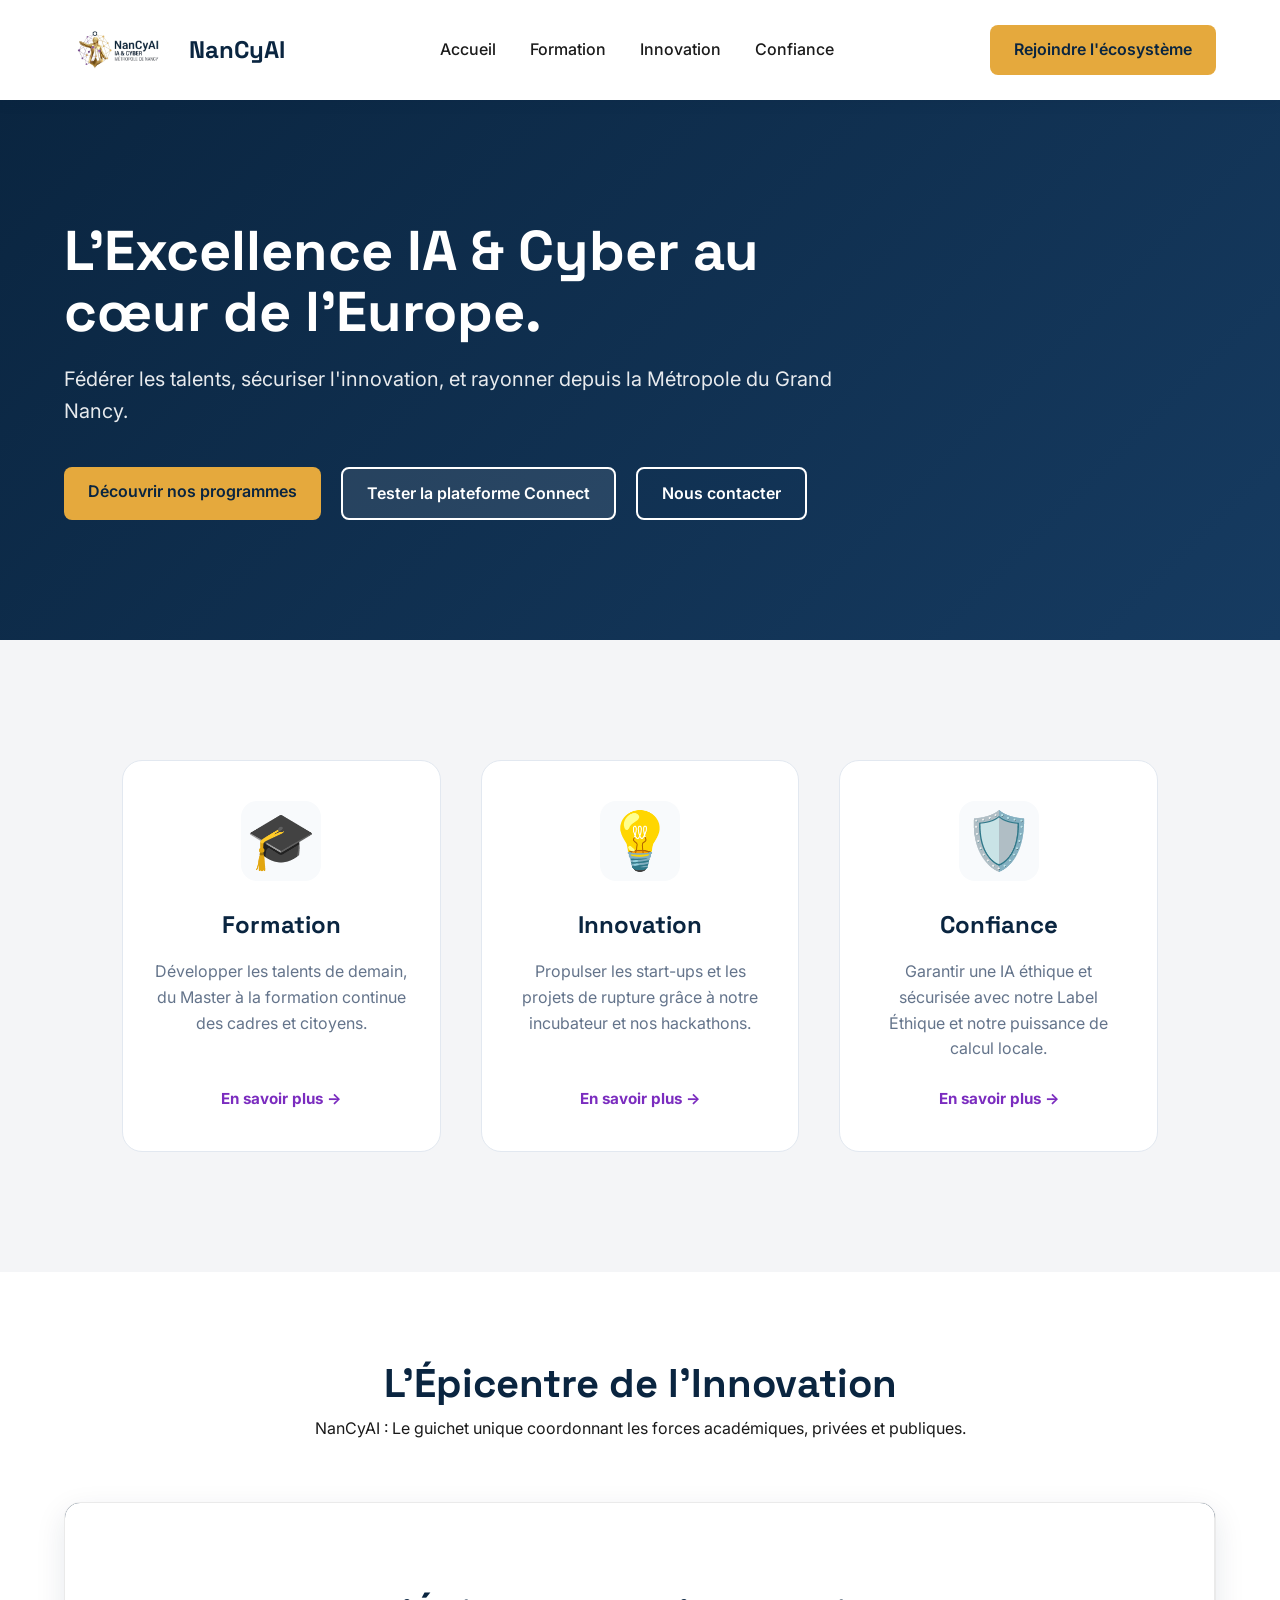
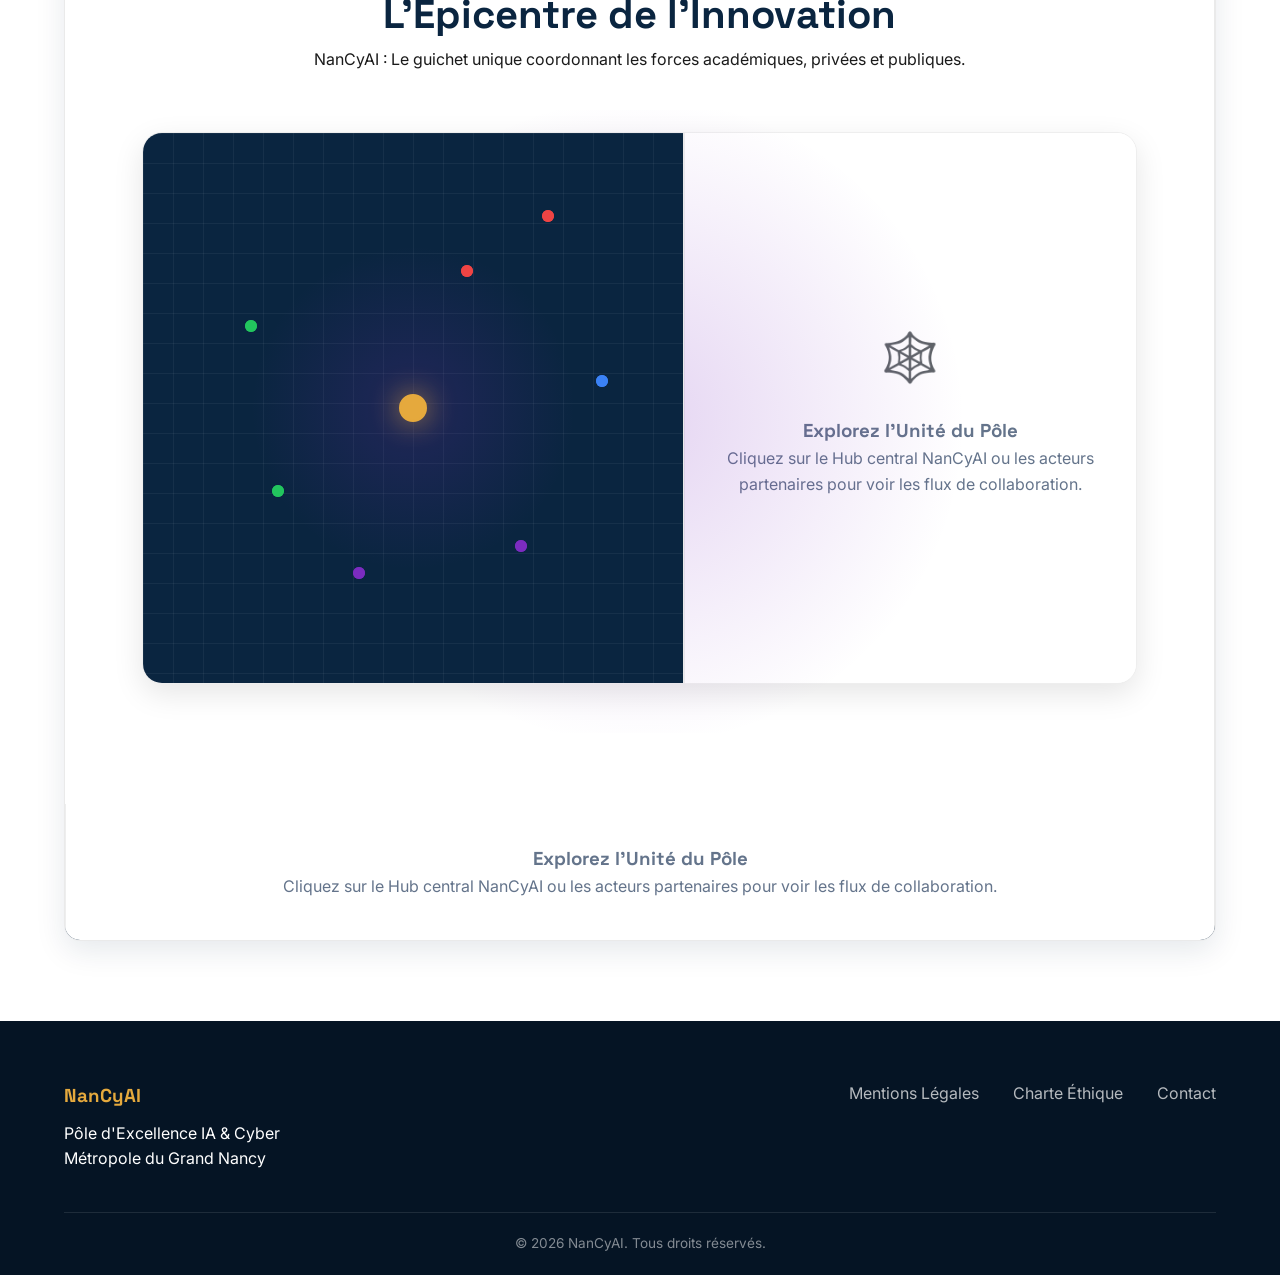
==== commit 5842bc80: "Ajout du fichier image logo" ====
--- a/index.html
+++ b/index.html
@@ -75,22 +75,88 @@
             <div class="map-nodal-visual">
                 <svg class="map-connections" id="connectionsSVG" width="100%" height="100%"></svg>
 
+              <section class="map-section nodal-map" id="territoire">
+    <div class="section-header">
+        <h2>L'Épicentre de l'Innovation</h2>
+        <p>NanCyAI : Le guichet unique coordonnant les forces académiques, privées et publiques.</p>
+    </div>
+
+    <div class="map-wrapper">
+        <div class="map-container-new">
+            <div class="map-nodal-visual">
+                <svg class="map-connections" id="connectionsSVG" width="100%" height="100%"></svg>
+
                 <div class="map-node node-hub" style="top: 50%; left: 50%;" data-id="hub" onclick="selectNode('hub')">
                     <span class="radar-dot hub-dot"></span>
-                    <span class="node-label">Pôle d'Excellence NanCyAI</span>
+                    <span class="node-label">NanCyAI</span>
                 </div>
 
-                <div class="map-node node-pub" style="top: 15%; left: 80%;" data-id="pub1" onclick="selectNode('pub1')"><span class="radar-dot"></span><span class="node-label">État & Région</span></div>
-                <div class="map-node node-pub" style="top: 25%; left: 85%;" data-id="pub2" onclick="selectNode('pub2')"><span class="radar-dot"></span><span class="node-label">Métropole Grand Nancy</span></div>
-                <div class="map-node node-pub" style="top: 20%; left: 65%;" data-id="pub3" onclick="selectNode('pub3')"><span class="radar-dot"></span><span class="node-label">France 2030 / Bpifrance</span></div>
-                <div class="map-node node-acad" style="top: 35%; left: 20%;" data-id="acad1" onclick="selectNode('acad1')"><span class="radar-dot"></span><span class="node-label">Recherche (LORIA/INRIA)</span></div>
-                <div class="map-node node-acad" style="top: 65%; left: 25%;" data-id="acad2" onclick="selectNode('acad2')"><span class="radar-dot"></span><span class="node-label">Univ. Lorraine & CHRU</span></div>
-                <div class="map-node node-acad" style="top: 55%; left: 10%;" data-id="acad3" onclick="selectNode('acad3')"><span class="radar-dot"></span><span class="node-label">Lorraine INP</span></div>
-                <div class="map-node node-priv" style="top: 15%; left: 45%;" data-id="priv1" onclick="selectNode('priv1')"><span class="radar-dot"></span><span class="node-label">Start-ups (Memsic...)</span></div>
-                <div class="map-node node-priv" style="top: 80%; left: 50%;" data-id="priv2" onclick="selectNode('priv2')"><span class="radar-dot"></span><span class="node-label">PME & Grands Groupes</span></div>
-                <div class="map-node node-int" style="top: 85%; left: 20%;" data-id="int1" onclick="selectNode('int1')"><span class="radar-dot"></span><span class="node-label">Incubateurs & Clusters</span></div>
-                <div class="map-node node-infra" style="top: 60%; left: 80%;" data-id="infra1" onclick="selectNode('infra1')"><span class="radar-dot"></span><span class="node-label">DCML (Datacenter)</span></div>
-            </div>
+                <div class="map-node node-pub" style="top: 15%; left: 75%;" data-id="pub1" onclick="selectNode('pub1')"><span class="radar-dot"></span><span class="node-label">État & Région</span></div>
+                <div class="map-node node-pub" style="top: 25%; left: 60%;" data-id="pub2" onclick="selectNode('pub2')"><span class="radar-dot"></span><span class="node-label">Métropole</span></div>
+
+                <div class="map-node node-acad" style="top: 35%; left: 20%;" data-id="acad1" onclick="selectNode('acad1')"><span class="radar-dot"></span><span class="node-label">Recherche</span></div>
+                <div class="map-node node-acad" style="top: 65%; left: 25%;" data-id="acad2" onclick="selectNode('acad2')"><span class="radar-dot"></span><span class="node-label">Formation</span></div>
+
+                <div class="map-node node-priv" style="top: 80%; left: 40%;" data-id="priv1" onclick="selectNode('priv1')"><span class="radar-dot"></span><span class="node-label">Start-ups</span></div>
+                <div class="map-node node-priv" style="top: 75%; left: 70%;" data-id="priv2" onclick="selectNode('priv2')"><span class="radar-dot"></span><span class="node-label">Grands Groupes</span></div>
+
+                <div class="map-node node-int" style="top: 45%; left: 85%;" data-id="int1" onclick="selectNode('int1')"><span class="radar-dot"></span><span class="node-label">Réseaux Éco</span></div>
+            </div>
+
+            <div class="map-info-nodal-panel" id="nodal-info">
+                <div class="map-info-placeholder">
+                    <span style="font-size: 3rem; display:block; margin-bottom: 20px;">🕸️</span>
+                    <h3>Explorez l'Unité du Pôle</h3>
+                    <p>Cliquez sur le Hub central NanCyAI ou les acteurs partenaires pour voir les flux de collaboration.</p>
+                </div>
+            </div>
+        </div>
+    </div>
+</section>
+
+<script>
+const nodalData = {
+    'hub': { 
+        title: 'Pôle d\'Excellence NanCyAI', 
+        role: 'Gouvernance & Guichet Unique', 
+        icon: '🌟', 
+        contrib: 'Point de convergence stratégique du territoire. NanCyAI assure la coordination entre les besoins industriels, les ressources académiques et les soutiens publics.',
+        collaborates: ['pub1', 'pub2', 'acad1', 'acad2', 'priv1', 'priv2', 'int1'] 
+    },
+    'pub1': { title: 'État & Région Grand Est', role: 'Soutien Stratégique', icon: '🏛️', contrib: 'Validateur des orientations et co-financeur via France 2030.', collaborates: ['hub'] },
+    'pub2': { title: 'Métropole du Grand Nancy', role: 'Ancrage Territorial', icon: '📈', contrib: 'Porteur politique assurant l\'attractivité locale.', collaborates: ['hub', 'int1'] },
+    'acad1': { title: 'Recherche (LORIA, INRIA, CNRS)', role: 'Excellence Scientifique', icon: '🔬', contrib: 'Fournit l\'expertise scientifique pour l\'IA responsable.', collaborates: ['hub', 'acad2'] },
+    'acad2': { title: 'Formation (Univ. Lorraine, INP)', role: 'Vivier de Talents', icon: '🎓', contrib: 'Assure le Master IA et la formation des futurs ingénieurs.', collaborates: ['hub', 'priv1'] },
+    'priv1': { title: 'Start-ups (Memsic Tech, Cybi...)', role: 'Innovation Agile', icon: '💡', contrib: 'Jeunes entreprises appliquant l\'IA aux secteurs de pointe.', collaborates: ['hub', 'int1'] },
+    'priv2': { title: 'PME & Grands Groupes', role: 'Impact Économique', icon: '🏭', contrib: 'Intègrent l\'IA dans les processus industriels et de santé.', collaborates: ['hub'] },
+    'int1': { title: 'Réseaux (CCI, MEDEF, Lorr\'Up)', role: 'Accompagnement', icon: '🤝', contrib: 'Facilitent la mise en réseau et l\'identification des besoins des PME.', collaborates: ['hub', 'pub2'] }
+};
+
+function selectNode(id) {
+    const infoPanel = document.getElementById('nodal-info');
+    const data = nodalData[id];
+    document.querySelectorAll('.map-node').forEach(node => node.classList.remove('active'));
+    document.querySelector(`.map-node[data-id="${id}"]`).classList.add('active');
+    
+    infoPanel.style.opacity = 0;
+    setTimeout(() => {
+        infoPanel.innerHTML = `
+            <div class="map-info-content nodal-info-active">
+                <span style="font-size: 2.5rem; display:block; margin-bottom: 10px;">${data.icon}</span>
+                <h3 style="color: var(--color-innovation); margin-bottom: 5px;">${data.title}</h3>
+                <strong style="color: #64748B; font-size: 0.9rem; display:block; margin-bottom: 15px;">${data.role}</strong>
+                <p style="color: #475569; line-height: 1.6;">${data.contrib}</p>
+            </div>
+        `;
+        infoPanel.style.opacity = 1;
+    }, 200);
+}
+
+// Initialisation au chargement pour dessiner les lignes
+window.addEventListener('load', () => {
+    // Ton ancienne fonction drawConnections() ici
+});
+</script>
 
             <div class="map-info-nodal-panel" id="nodal-info">
                 <div class="map-info-placeholder">
--- a/style.css
+++ b/style.css
@@ -317,6 +317,51 @@
     margin-top: auto; /* Pousse le lien en bas de la carte */
     transition: gap 0.2s;
 }
+.map-wrapper {
+    width: 100%;
+    max-width: 1200px;
+    margin: 40px auto;
+    padding: 0 20px;
+}
+
+.map-container-new {
+    display: flex;
+    background: #fff;
+    border-radius: 20px;
+    box-shadow: 0 10px 30px rgba(0,0,0,0.1);
+    overflow: hidden; /* Empêche le débordement */
+    border: 1px solid #eee;
+    min-height: 550px;
+}
+
+.map-nodal-visual {
+    flex: 1.6; /* Prend plus de place pour la carte */
+    position: relative;
+    background-color: #0A2540; /* Bleu nuit profond */
+    background-image: radial-gradient(circle, rgba(255,255,255,0.05) 1px, transparent 1px);
+    background-size: 20px 20px;
+}
+
+.map-info-nodal-panel {
+    flex: 1; /* Panneau d'info fixe à droite */
+    padding: 40px;
+    background: #fff;
+    border-left: 1px solid #eee;
+    display: flex;
+    align-items: center;
+}
+
+/* Couleurs des nœuds basées sur le rapport */
+.node-pub .radar-dot { background-color: #ef4444; } /* Rouge Public [cite: 24] */
+.node-acad .radar-dot { background-color: #22c55e; } /* Vert Académique [cite: 23] */
+.node-priv .radar-dot { background-color: #a855f7; } /* Violet Privé [cite: 25] */
+.node-int .radar-dot { background-color: #3b82f6; } /* Bleu Réseaux [cite: 26] */
+
+.node-hub .hub-dot { 
+    width: 24px; 
+    height: 24px; 
+    background-color: #f1c40f; /* Or pour le Hub [cite: 32] */
+}
 
 .btn-text:hover {
     gap: 12px; /* Petit effet de flèche qui bouge */
@@ -915,4 +960,191 @@
     stroke-width: 3;
     opacity: 0.6;
     stroke-dasharray: none; /* Lignes pleines pour le hub */
+}
+/* --- SECTION MAP NANCYAI 2.0 - LOOK TECH AIR & GLASSMorphism --- */
+.tech-map {
+    position: relative;
+    padding: 80px 5%;
+    background-color: #F8FAFC; /* Fond clair global */
+    overflow: hidden;
+}
+
+/* Arrière-plan dégradé doux */
+.map-bg-gradient {
+    position: absolute;
+    top: 0; left: 0; width: 100%; height: 100%;
+    background: radial-gradient(circle at 50% 50%, rgba(168, 85, 247, 0.05) 0%, rgba(10, 37, 64, 0.01) 70%, transparent 100%);
+    pointer-events: none;
+}
+
+.map-header {
+    text-align: center;
+    max-width: 800px;
+    margin: 0 auto 50px;
+}
+
+.map-header h2 {
+    color: var(--color-souverainete);
+    font-size: 2.2rem;
+    margin-bottom: 10px;
+}
+
+.map-header p {
+    color: #64748B;
+    font-size: 1rem;
+}
+
+/* LE PANNEAU GLASS (Conteneur de la carte) */
+.map-glass-panel {
+    max-width: 1000px;
+    height: 600px;
+    margin: 0 auto;
+    background: rgba(255, 255, 255, 0.7); /* Semi-transparent */
+    backdrop-filter: blur(20px); /* Flou d'arrière-plan */
+    border-radius: var(--radius-carte, 20px);
+    border: 1px solid rgba(255, 255, 255, 0.5);
+    box-shadow: 0 15px 40px rgba(10, 37, 64, 0.08);
+    position: relative;
+    overflow: hidden; /* Empêche les éléments de sortir */
+}
+
+/* --- SVG ET LIGNES DE CONNEXION --- */
+.map-connections-svg {
+    position: absolute;
+    top: 0; left: 0; width: 100%; height: 100%;
+    pointer-events: none; /* Ne pas bloquer les clics */
+    z-index: 5;
+}
+
+.connection-line {
+    fill: none;
+    stroke: rgba(229, 169, 61, 0.2); /* Or très transparent */
+    stroke-width: 1px; /* FINS */
+    transition: all 0.3s ease;
+}
+
+/* L'animation de flux (Données qui circulent) */
+.connection-line.animated-flux {
+    stroke-dasharray: 8, 8;
+    animation: flux-dash 15s linear infinite;
+}
+
+@keyframes flux-dash {
+    to { stroke-dashoffset: -1000; }
+}
+
+/* --- LES NŒUDS --- */
+.map-node {
+    position: absolute;
+    transform: translate(-50%, -50%);
+    cursor: pointer;
+    z-index: 10;
+}
+
+/* Style du point central (pulse) */
+.pulse-dot {
+    display: block;
+    width: 10px; /* Plus petit */
+    height: 10px;
+    background-color: var(--color-stanislas, #f1c40f);
+    border-radius: 50%;
+    position: absolute;
+    top: 50%; left: 50%;
+    transform: translate(-50%, -50%);
+    transition: all 0.3s ease;
+    box-shadow: 0 0 10px rgba(229, 169, 61, 0.6);
+}
+
+/* Animation radar douce */
+.pulse-dot::after {
+    content: "";
+    position: absolute;
+    top: 50%; left: 50%;
+    transform: translate(-50%, -50%);
+    width: 100%; height: 100%;
+    background-color: var(--color-stanislas, #f1c40f);
+    border-radius: 50%;
+    animation: radar-pulse 2.5s infinite ease-out;
+}
+
+@keyframes radar-pulse {
+    0% { transform: translate(-50%, -50%) scale(1); opacity: 0.8; }
+    100% { transform: translate(-50%, -50%) scale(3.5); opacity: 0; }
+}
+
+/* Couleur par groupe de nœuds */
+.node-hub .pulse-dot, .node-hub .pulse-dot::after { background-color: #f1c40f; } /* Or */
+.node-pub .pulse-dot, .node-pub .pulse-dot::after { background-color: #ef4444; } /* Rouge - État */
+.node-acad .pulse-dot, .node-acad .pulse-dot::after { background-color: #22c55e; } /* Vert - Académique */
+.node-priv .pulse-dot, .node-priv .pulse-dot::after { background-color: var(--color-innovation, #a855f7); } /* Violet - Privé */
+.node-int .pulse-dot, .node-int .pulse-dot::after { background-color: #3b82f6; } /* Bleu - Réseaux */
+
+/* L'étiquette au survol */
+.node-label {
+    position: absolute;
+    left: 20px; top: 50%;
+    transform: translateY(-50%);
+    background: rgba(10, 37, 64, 0.9);
+    color: white;
+    padding: 3px 8px;
+    border-radius: 4px;
+    font-size: 0.75rem;
+    font-weight: 600;
+    white-space: nowrap;
+    opacity: 0;
+    transition: opacity 0.3s;
+    pointer-events: none;
+    font-family: var(--font-corps, sans-serif);
+}
+
+.map-node:hover .node-label {
+    opacity: 1;
+}
+
+/* --- LE PANNEAU D'INFORMATION FLOTTANT (Glassmorphism) --- */
+.map-floating-info {
+    position: absolute;
+    bottom: 20px;
+    left: 20px;
+    width: 300px;
+    background: rgba(255, 255, 255, 0.7);
+    backdrop-filter: blur(15px);
+    border: 1px solid rgba(255, 255, 255, 0.4);
+    border-radius: 12px;
+    padding: 20px;
+    box-shadow: 0 10px 30px rgba(0,0,0,0.1);
+    z-index: 15;
+    opacity: 0;
+    transform: translateY(10px);
+    transition: all 0.4s ease;
+    pointer-events: none; /* Ne pas gêner par défaut */
+}
+
+.map-floating-info.visible {
+    opacity: 1;
+    transform: translateY(0);
+    pointer-events: auto;
+}
+
+.close-info {
+    position: absolute;
+    top: 10px; right: 10px;
+    font-size: 1.5rem;
+    cursor: pointer;
+    color: #A0AEC0;
+}
+.close-info:hover { color: #475569; }
+
+#info-title {
+    font-family: var(--font-titres, sans-serif);
+    font-size: 1.1rem;
+    color: var(--color-souverainete, #0A2540);
+    margin: 0 0 5px 0;
+}
+
+/* Responsive (Mobiles) */
+@media (max-width: 768px) {
+    .map-glass-panel { height: 400px; margin: 0; }
+    .map-floating-info { width: calc(100% - 40px); left: 20px; bottom: 10px; }
+    .node-label { display: none; } /* Trop petit pour le texte */
 }
